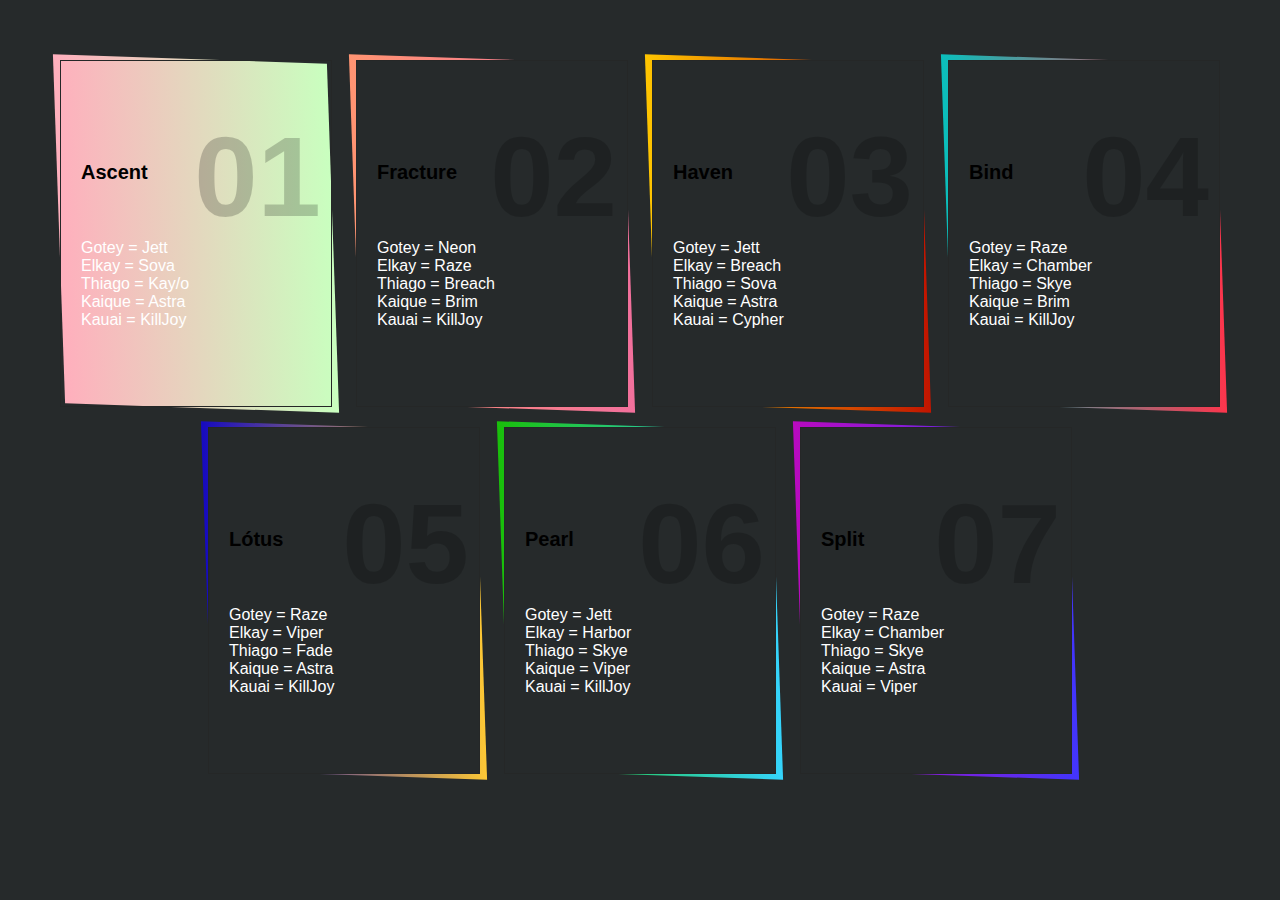
==== index.html @ b2300db7 "att" ====
<!DOCTYPE html>
<html lang="pt-br">
<head>
    <meta charset="UTF-8">
    <meta name="viewport" content="width=device-width, initial-scale=1.0">
    <link rel="stylesheet" href="style.css">
    <link rel="shortcut icon" href="sonopelo.jpeg" type="image/x-icon">
    <title>NoCap E-Sports</title>
</head>
<body>
    <ul class="tilesWrap">
        <li class="ascent">
            <h2>01</h2>
            <h3>Ascent</h3>
            <p>
                Gotey = Jett <br>
                Elkay = Sova <br>
                Thiago = Kay/o <br>
                Kaique = Astra <br>
                Kauai = KillJoy <br>
            </p>
        </li>
        <li class="fracture">
            <h2>02</h2>
            <h3>Fracture</h3>
            <p>
                Gotey = Neon <br>
                Elkay = Raze <br>
                Thiago = Breach <br>
                Kaique = Brim <br>
                Kauai = KillJoy <br>
            </p>
        </li>
        <li class="haven">
            <h2>03</h2>
            <h3>Haven</h3>
            <p>
                Gotey = Jett <br>
                Elkay = Breach <br>
                Thiago = Sova <br>
                Kaique = Astra <br>
                Kauai = Cypher <br>
            </p>
        </li>
        <li class="bind">
            <h2>04</h2>
            <h3>Bind</h3>
            <p>
                Gotey = Raze <br>
                Elkay = Chamber <br>
                Thiago = Skye <br>
                Kaique = Brim <br>
                Kauai = KillJoy <br>
            </p>
        </li>
        <li class="lotus">
            <h2>05</h2>
            <h3>Lótus</h3>
            <p>
                Gotey = Raze <br>
                Elkay = Viper <br>
                Thiago = Fade <br>
                Kaique = Astra <br>
                Kauai = KillJoy <br>
            </p>
        </li>
        <li class="pearl">
            <h2>06</h2>
            <h3>Pearl</h3>
            <p>
                Gotey = Jett <br>
                Elkay = Harbor <br>
                Thiago = Skye <br>
                Kaique = Viper <br>
                Kauai = KillJoy <br>
            </p>
        </li>
        <li class="split">
            <h2>07</h2>
            <h3>Split</h3>
            <p>
                Gotey = Raze <br>
                Elkay = Chamber <br>
                Thiago = Skye <br>
                Kaique = Astra <br>
                Kauai = Viper <br>
            </p>
        </li>
    </ul>
</body>
</html>
---- style.css ----
@charset "UTF-8";

body {
	background: #262a2b;
}

.tilesWrap {
	padding: 0;
	margin: 50px auto;
	list-style: none;
	text-align: center;
}
.tilesWrap li.ascent {
	display: inline-block;
	width: 20%;
	min-width: 200px;
	max-width: 230px;
	padding: 80px 20px 40px;
	position: relative;
	vertical-align: top;
	margin: 10px;
	font-family: 'helvetica', san-serif;
	min-height: 25vh;
	background: url(ascent.jpg) no-repeat center center;
	background-size: cover;
	border: 1px solid #252727;
	text-align: left;
}
.tilesWrap li.fracture {
	display: inline-block;
	width: 20%;
	min-width: 200px;
	max-width: 230px;
	padding: 80px 20px 40px;
	position: relative;
	vertical-align: top;
	margin: 10px;
	font-family: 'helvetica', san-serif;
	min-height: 25vh;
	background: #262a2b;
	border: 1px solid #252727;
	text-align: left;
}
.tilesWrap li.haven {
	display: inline-block;
	width: 20%;
	min-width: 200px;
	max-width: 230px;
	padding: 80px 20px 40px;
	position: relative;
	vertical-align: top;
	margin: 10px;
	font-family: 'helvetica', san-serif;
	min-height: 25vh;
	background: #262a2b;
	border: 1px solid #252727;
	text-align: left;
}
.tilesWrap li.bind {
	display: inline-block;
	width: 20%;
	min-width: 200px;
	max-width: 230px;
	padding: 80px 20px 40px;
	position: relative;
	vertical-align: top;
	margin: 10px;
	font-family: 'helvetica', san-serif;
	min-height: 25vh;
	background: #262a2b;
	border: 1px solid #252727;
	text-align: left;
}
.tilesWrap li.lotus {
	display: inline-block;
	width: 20%;
	min-width: 200px;
	max-width: 230px;
	padding: 80px 20px 40px;
	position: relative;
	vertical-align: top;
	margin: 10px;
	font-family: 'helvetica', san-serif;
	min-height: 25vh;
	background: #262a2b;
	border: 1px solid #252727;
	text-align: left;
}
.tilesWrap li.pearl {
	display: inline-block;
	width: 20%;
	min-width: 200px;
	max-width: 230px;
	padding: 80px 20px 40px;
	position: relative;
	vertical-align: top;
	margin: 10px;
	font-family: 'helvetica', san-serif;
	min-height: 25vh;
	background: #262a2b;
	border: 1px solid #252727;
	text-align: left;
}
.tilesWrap li.split {
	display: inline-block;
	width: 20%;
	min-width: 200px;
	max-width: 230px;
	padding: 80px 20px 40px;
	position: relative;
	vertical-align: top;
	margin: 10px;
	font-family: 'helvetica', san-serif;
	min-height: 25vh;
	background: #262a2b;
	border: 1px solid #252727;
	text-align: left;
}

.tilesWrap li h2 {
	font-size: 114px;
	margin: 0;
	position: absolute;
	opacity: 0.2;
	top: 50px;
	right: 10px;
	transition: all 0.3s ease-in-out;
}
.tilesWrap li h3 {
	font-size: 20px;
	color: black;
	margin-bottom: 5px;
}
.tilesWrap li p {
	font-size: 16px;
	line-height: 18px;
	color: rgb(255, 255, 255);
	margin-top: 55px;
}

.tilesWrap li:hover h2 {
	top: 0px;
	opacity: 0.6;
}

.tilesWrap li:before {
	content: '';
	position: absolute;
	top: -2px;
	left: -2px;
	right: -2px;
	bottom: -2px;
	z-index: -1;
	background: #fff;
	transform: skew(2deg, 2deg);
}
.tilesWrap li.ascent:after {
	content: '';
	position: absolute;
	width: 40%;
	height: 100%;
	left: 0;
	top: 0;
}
.tilesWrap li:nth-child(1):before {
	background: #C9FFBF;
background: -webkit-linear-gradient(to right, #FFAFBD, #C9FFBF);
background: linear-gradient(to right, #FFAFBD, #C9FFBF);
}
.tilesWrap li:nth-child(2):before {
	background: #f2709c;
background: -webkit-linear-gradient(to right, #ff9472, #f2709c);
background: linear-gradient(to right, #ff9472, #f2709c);
}
.tilesWrap li:nth-child(3):before {
	background: #c21500;
background: -webkit-linear-gradient(to right, #ffc500, #c21500);
background: linear-gradient(to right, #ffc500, #c21500);
}
.tilesWrap li:nth-child(4):before {
	background: #FC354C;
background: -webkit-linear-gradient(to right, #0ABFBC, #FC354C);
background: linear-gradient(to right, #0ABFBC, #FC354C);
}
.tilesWrap li:nth-child(5):before {
	background: #fc3592;
background: -webkit-linear-gradient(to right, #0ABFBC, #9c35fc);
background: linear-gradient(to right, #160abf, #fcc735);
}
.tilesWrap li:nth-child(6):before {
	background: #FC354C;
background: -webkit-linear-gradient(to right, #0ABFBC, #FC354C);
background: linear-gradient(to right, #19bf0a, #35d4fc);
}
.tilesWrap li:nth-child(7):before {
	background: #FC354C;
background: -webkit-linear-gradient(to right, #0ABFBC, #FC354C);
background: linear-gradient(to right, #b90abf, #4235fc);
}
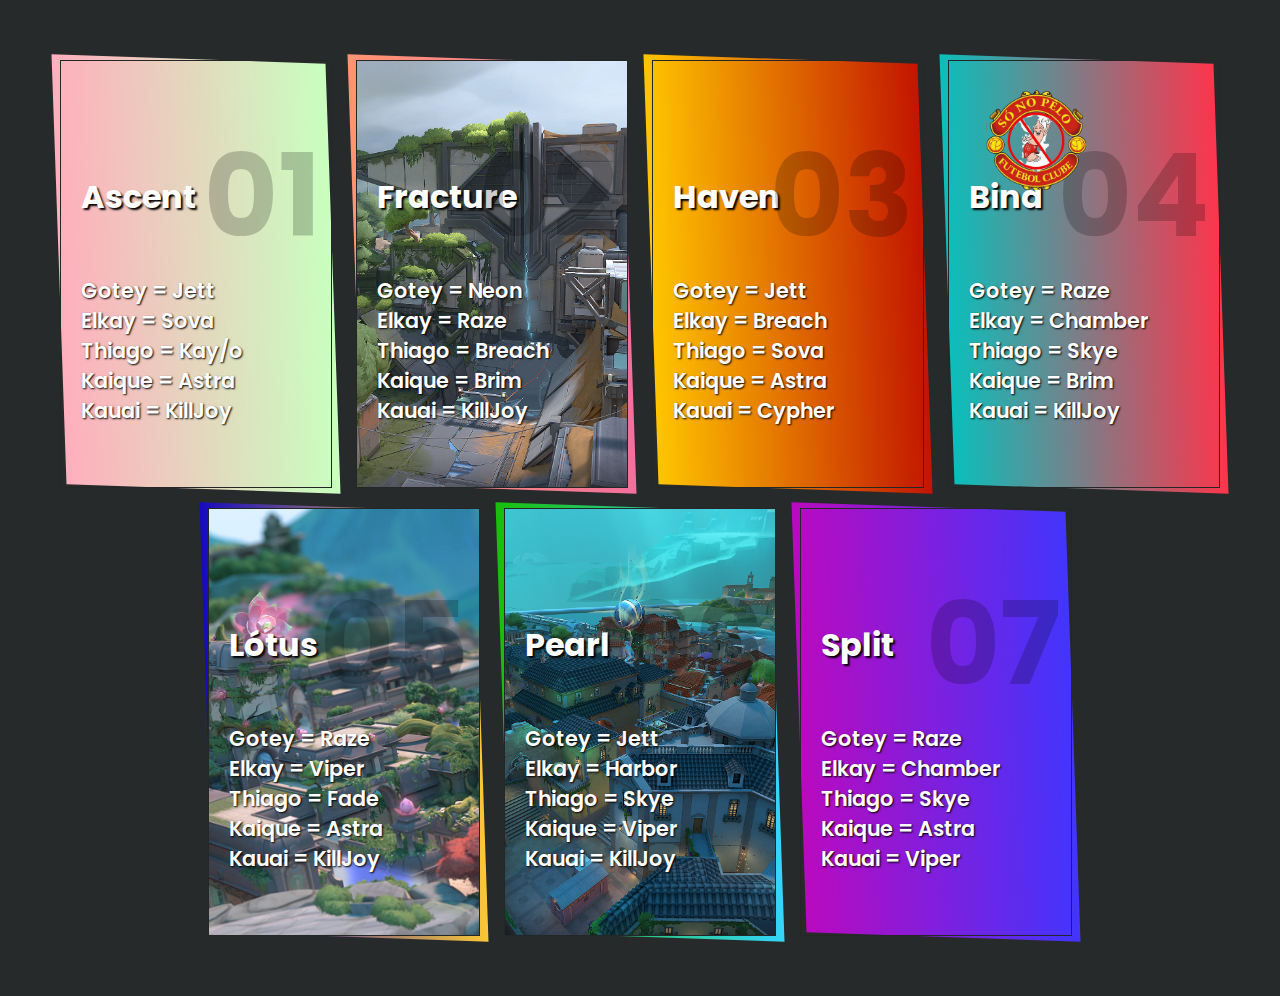
==== commit 6d5363d0: "att" ====
--- a/index.html
+++ b/index.html
@@ -87,5 +87,6 @@
             </p>
         </li>
     </ul>
+    <img src="imagens/sonopelo.png" alt="">
 </body>
 </html>
--- a/style.css
+++ b/style.css
@@ -1,7 +1,18 @@
 @charset "UTF-8";
+
+@import url('https://fonts.googleapis.com/css2?family=Poppins:wght@400;500;600&display=swap');
 
 body {
 	background: #262a2b;
+	font-family: 'Poppins', sans-serif;
+	font-weight: 600;
+}
+
+img {
+	position: absolute;
+	top: 10%;
+	left: 77%;
+	height: 100px;
 }
 
 .tilesWrap {
@@ -19,9 +30,8 @@
 	position: relative;
 	vertical-align: top;
 	margin: 10px;
-	font-family: 'helvetica', san-serif;
-	min-height: 25vh;
-	background: url(ascent.jpg) no-repeat center center;
+	min-height: 25vh;
+	background: url(./imagens/ascent.jpg) no-repeat center center;
 	background-size: cover;
 	border: 1px solid #252727;
 	text-align: left;
@@ -35,9 +45,9 @@
 	position: relative;
 	vertical-align: top;
 	margin: 10px;
-	font-family: 'helvetica', san-serif;
-	min-height: 25vh;
-	background: #262a2b;
+	min-height: 25vh;
+	background: url(imagens/fracture.jpg) no-repeat center center;
+	background-size: 310%;
 	border: 1px solid #252727;
 	text-align: left;
 }
@@ -50,9 +60,9 @@
 	position: relative;
 	vertical-align: top;
 	margin: 10px;
-	font-family: 'helvetica', san-serif;
-	min-height: 25vh;
-	background: #262a2b;
+	min-height: 25vh;
+	background: url(imagens/haven.jpg) no-repeat center center;
+	background-size: 300%;
 	border: 1px solid #252727;
 	text-align: left;
 }
@@ -65,9 +75,9 @@
 	position: relative;
 	vertical-align: top;
 	margin: 10px;
-	font-family: 'helvetica', san-serif;
-	min-height: 25vh;
-	background: #262a2b;
+	min-height: 25vh;
+	background: url(imagens/bind.jpg) no-repeat center center;
+	background-size: 300%;
 	border: 1px solid #252727;
 	text-align: left;
 }
@@ -80,9 +90,9 @@
 	position: relative;
 	vertical-align: top;
 	margin: 10px;
-	font-family: 'helvetica', san-serif;
-	min-height: 25vh;
-	background: #262a2b;
+	min-height: 25vh;
+	background: url(imagens/lotus.jpg) no-repeat center center;
+	background-size: 400%;
 	border: 1px solid #252727;
 	text-align: left;
 }
@@ -95,9 +105,9 @@
 	position: relative;
 	vertical-align: top;
 	margin: 10px;
-	font-family: 'helvetica', san-serif;
-	min-height: 25vh;
-	background: #262a2b;
+	min-height: 25vh;
+	background: url(imagens/pearl.jpg) no-repeat center center;
+	background-size: 310%;
 	border: 1px solid #252727;
 	text-align: left;
 }
@@ -110,9 +120,9 @@
 	position: relative;
 	vertical-align: top;
 	margin: 10px;
-	font-family: 'helvetica', san-serif;
-	min-height: 25vh;
-	background: #262a2b;
+	min-height: 25vh;
+	background: url(imagens/split.jpg) no-repeat center center;
+	background-size: cover;
 	border: 1px solid #252727;
 	text-align: left;
 }
@@ -127,20 +137,24 @@
 	transition: all 0.3s ease-in-out;
 }
 .tilesWrap li h3 {
-	font-size: 20px;
-	color: black;
+	font-size: 2em;
+	color: white;
 	margin-bottom: 5px;
+	text-shadow: 2px 2px 2px rgb(0, 0, 0);
 }
 .tilesWrap li p {
-	font-size: 16px;
-	line-height: 18px;
+	font-size: 1.3em;
+	line-height: 30px;
 	color: rgb(255, 255, 255);
 	margin-top: 55px;
+	text-shadow: 1px 1px 2px rgb(0, 0, 0);
 }
 
 .tilesWrap li:hover h2 {
 	top: 0px;
-	opacity: 0.6;
+	opacity: 1;
+	color: #ffffff;
+	text-shadow: 2px 2px 5px black;
 }
 
 .tilesWrap li:before {
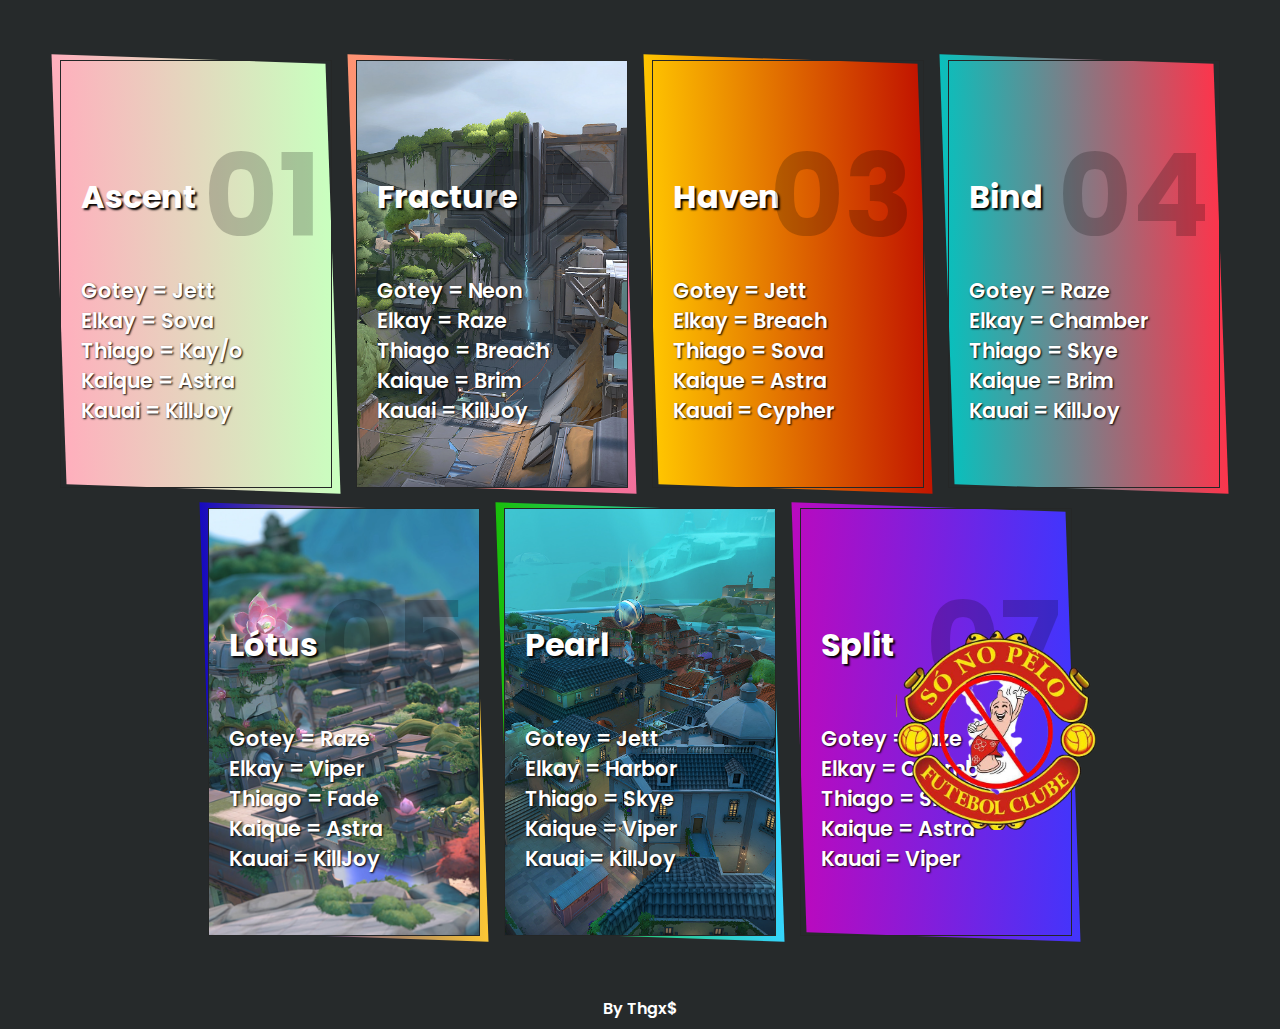
==== commit dddfe867: "att" ====
--- a/index.html
+++ b/index.html
@@ -88,5 +88,6 @@
         </li>
     </ul>
     <img src="imagens/sonopelo.png" alt="">
+    <footer>By <a href="https://www.instagram.com/th_ntc/">Thgx$</a></footer>
 </body>
 </html>
--- a/style.css
+++ b/style.css
@@ -13,6 +13,20 @@
 	top: 10%;
 	left: 77%;
 	height: 100px;
+}
+
+footer {
+	text-align: center;
+	color: white;
+}
+
+footer a {
+	color: white;
+	text-decoration: none;
+}
+
+footer a:hover {
+	text-decoration: underline;
 }
 
 .tilesWrap {
@@ -210,4 +224,13 @@
 	background: #FC354C;
 background: -webkit-linear-gradient(to right, #0ABFBC, #FC354C);
 background: linear-gradient(to right, #b90abf, #4235fc);
+}
+
+@media screen and (max-width: 2560px) {
+	img {
+		top: 70%;
+		left: 70%;
+
+		height: 200px;
+	}
 }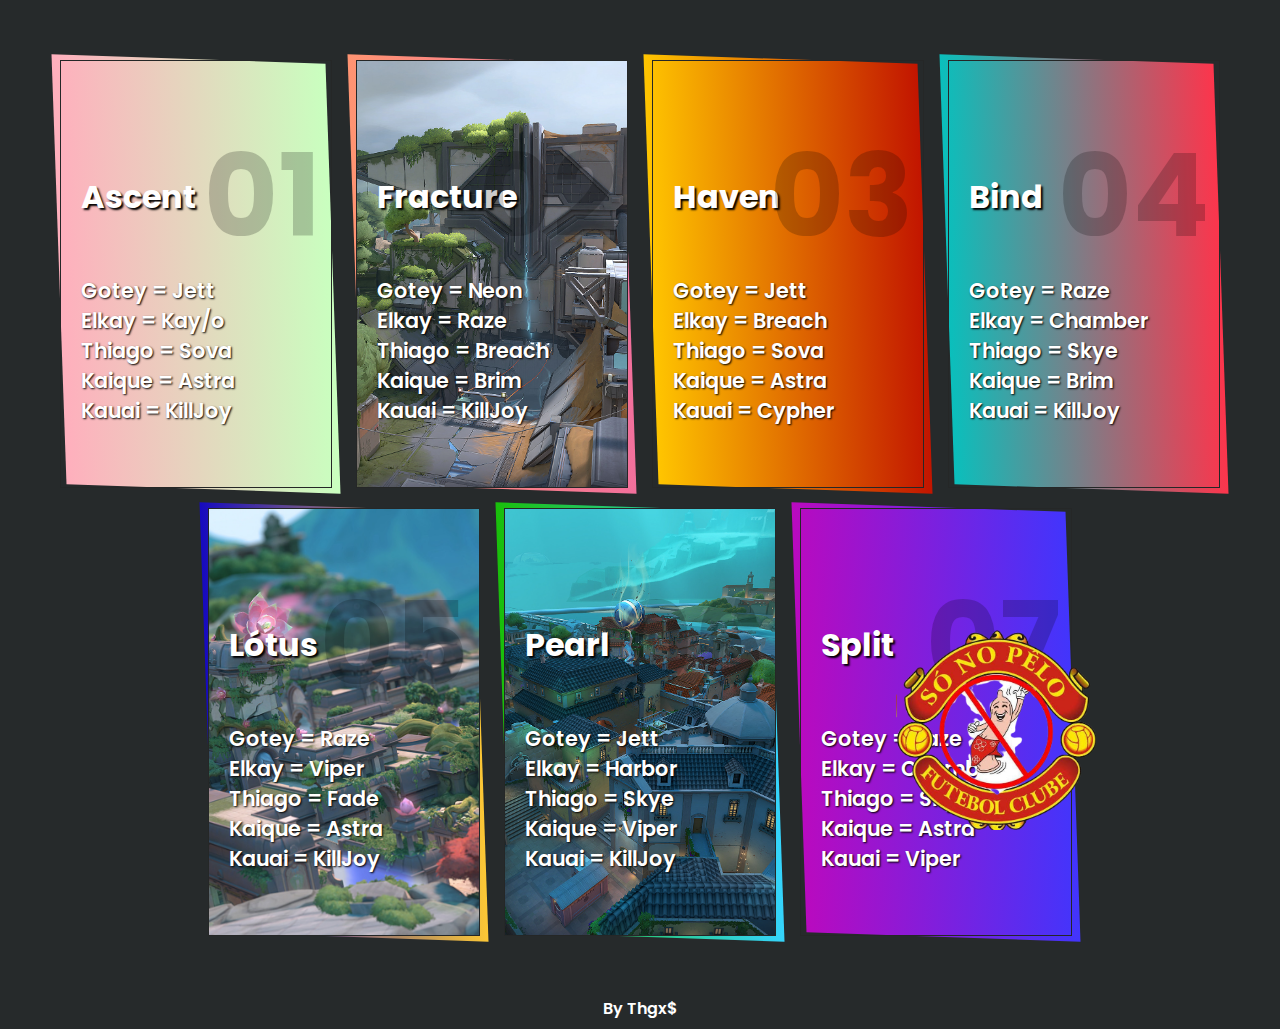
==== commit 1527327b: "Update index.html" ====
--- a/index.html
+++ b/index.html
@@ -14,8 +14,8 @@
             <h3>Ascent</h3>
             <p>
                 Gotey = Jett <br>
-                Elkay = Sova <br>
-                Thiago = Kay/o <br>
+                Elkay = Kay/o <br>
+                Thiago = Sova <br>
                 Kaique = Astra <br>
                 Kauai = KillJoy <br>
             </p>
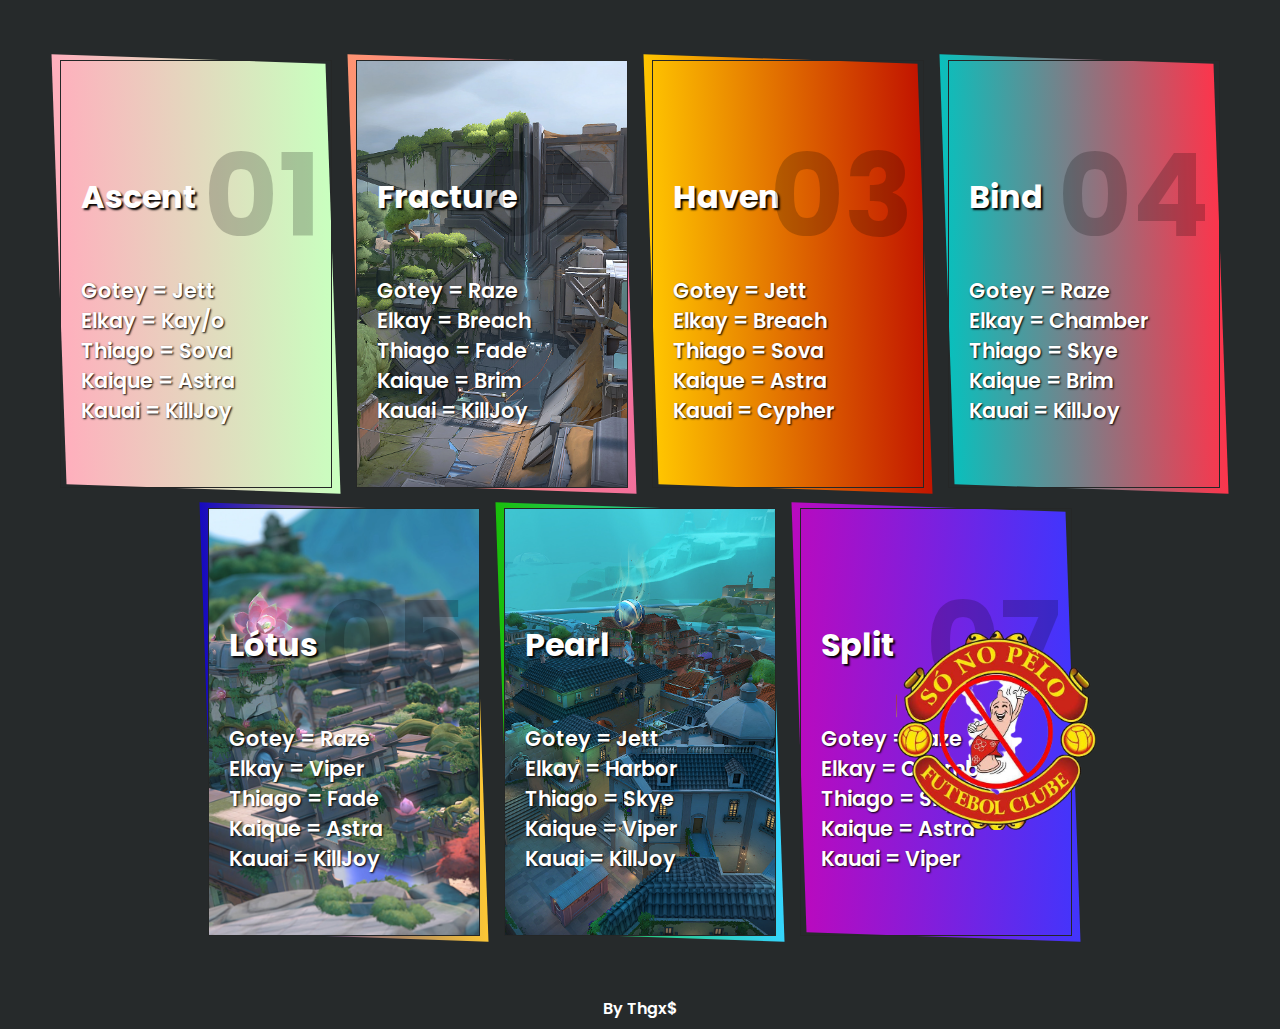
==== commit ae0a7723: "Update index.html" ====
--- a/index.html
+++ b/index.html
@@ -24,9 +24,9 @@
             <h2>02</h2>
             <h3>Fracture</h3>
             <p>
-                Gotey = Neon <br>
-                Elkay = Raze <br>
-                Thiago = Breach <br>
+                Gotey = Raze <br>
+                Elkay = Breach <br>
+                Thiago = Fade <br>
                 Kaique = Brim <br>
                 Kauai = KillJoy <br>
             </p>
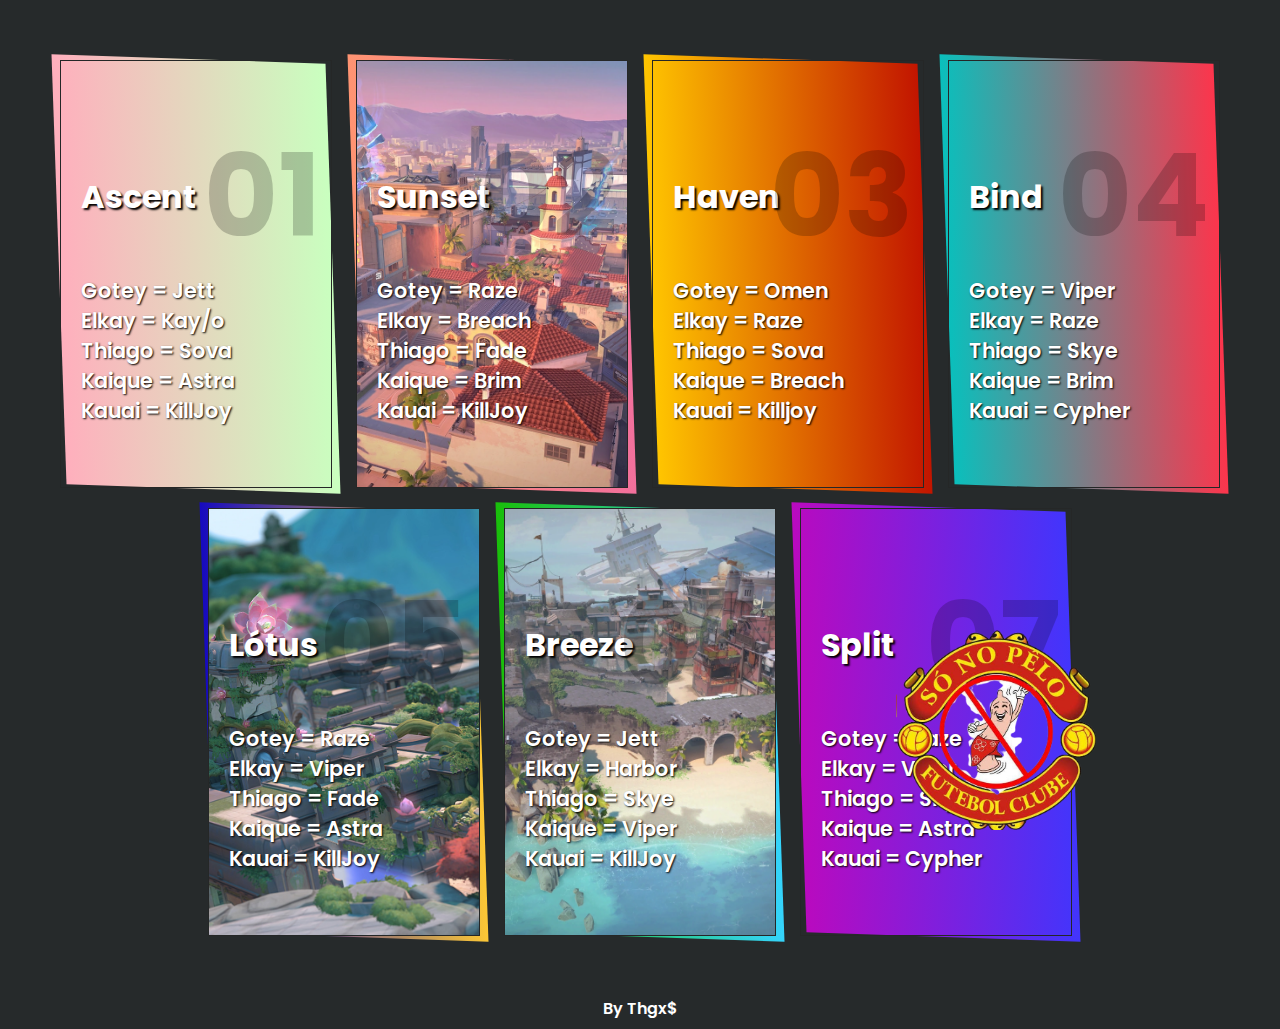
==== commit 490ddcad: "att" ====
--- a/index.html
+++ b/index.html
@@ -20,9 +20,9 @@
                 Kauai = KillJoy <br>
             </p>
         </li>
-        <li class="fracture">
+        <li class="sunset">
             <h2>02</h2>
-            <h3>Fracture</h3>
+            <h3>Sunset</h3>
             <p>
                 Gotey = Raze <br>
                 Elkay = Breach <br>
@@ -35,22 +35,22 @@
             <h2>03</h2>
             <h3>Haven</h3>
             <p>
-                Gotey = Jett <br>
-                Elkay = Breach <br>
+                Gotey = Omen <br>
+                Elkay = Raze <br>
                 Thiago = Sova <br>
-                Kaique = Astra <br>
-                Kauai = Cypher <br>
+                Kaique = Breach <br>
+                Kauai = Killjoy <br>
             </p>
         </li>
         <li class="bind">
             <h2>04</h2>
             <h3>Bind</h3>
             <p>
-                Gotey = Raze <br>
-                Elkay = Chamber <br>
+                Gotey = Viper <br>
+                Elkay = Raze <br>
                 Thiago = Skye <br>
                 Kaique = Brim <br>
-                Kauai = KillJoy <br>
+                Kauai = Cypher <br>
             </p>
         </li>
         <li class="lotus">
@@ -64,9 +64,9 @@
                 Kauai = KillJoy <br>
             </p>
         </li>
-        <li class="pearl">
+        <li class="breeze">
             <h2>06</h2>
-            <h3>Pearl</h3>
+            <h3>Breeze</h3>
             <p>
                 Gotey = Jett <br>
                 Elkay = Harbor <br>
@@ -80,10 +80,10 @@
             <h3>Split</h3>
             <p>
                 Gotey = Raze <br>
-                Elkay = Chamber <br>
+                Elkay = Viper <br>
                 Thiago = Skye <br>
                 Kaique = Astra <br>
-                Kauai = Viper <br>
+                Kauai = Cypher <br>
             </p>
         </li>
     </ul>
--- a/style.css
+++ b/style.css
@@ -50,17 +50,17 @@
 	border: 1px solid #252727;
 	text-align: left;
 }
-.tilesWrap li.fracture {
-	display: inline-block;
-	width: 20%;
-	min-width: 200px;
-	max-width: 230px;
-	padding: 80px 20px 40px;
-	position: relative;
-	vertical-align: top;
-	margin: 10px;
-	min-height: 25vh;
-	background: url(imagens/fracture.jpg) no-repeat center center;
+.tilesWrap li.sunset {
+	display: inline-block;
+	width: 20%;
+	min-width: 200px;
+	max-width: 230px;
+	padding: 80px 20px 40px;
+	position: relative;
+	vertical-align: top;
+	margin: 10px;
+	min-height: 25vh;
+	background: url(imagens/sunset-map.webp) no-repeat center center;
 	background-size: 310%;
 	border: 1px solid #252727;
 	text-align: left;
@@ -110,17 +110,17 @@
 	border: 1px solid #252727;
 	text-align: left;
 }
-.tilesWrap li.pearl {
-	display: inline-block;
-	width: 20%;
-	min-width: 200px;
-	max-width: 230px;
-	padding: 80px 20px 40px;
-	position: relative;
-	vertical-align: top;
-	margin: 10px;
-	min-height: 25vh;
-	background: url(imagens/pearl.jpg) no-repeat center center;
+.tilesWrap li.breeze {
+	display: inline-block;
+	width: 20%;
+	min-width: 200px;
+	max-width: 230px;
+	padding: 80px 20px 40px;
+	position: relative;
+	vertical-align: top;
+	margin: 10px;
+	min-height: 25vh;
+	background: url(imagens/breeze-map.webp) no-repeat center center;
 	background-size: 310%;
 	border: 1px solid #252727;
 	text-align: left;
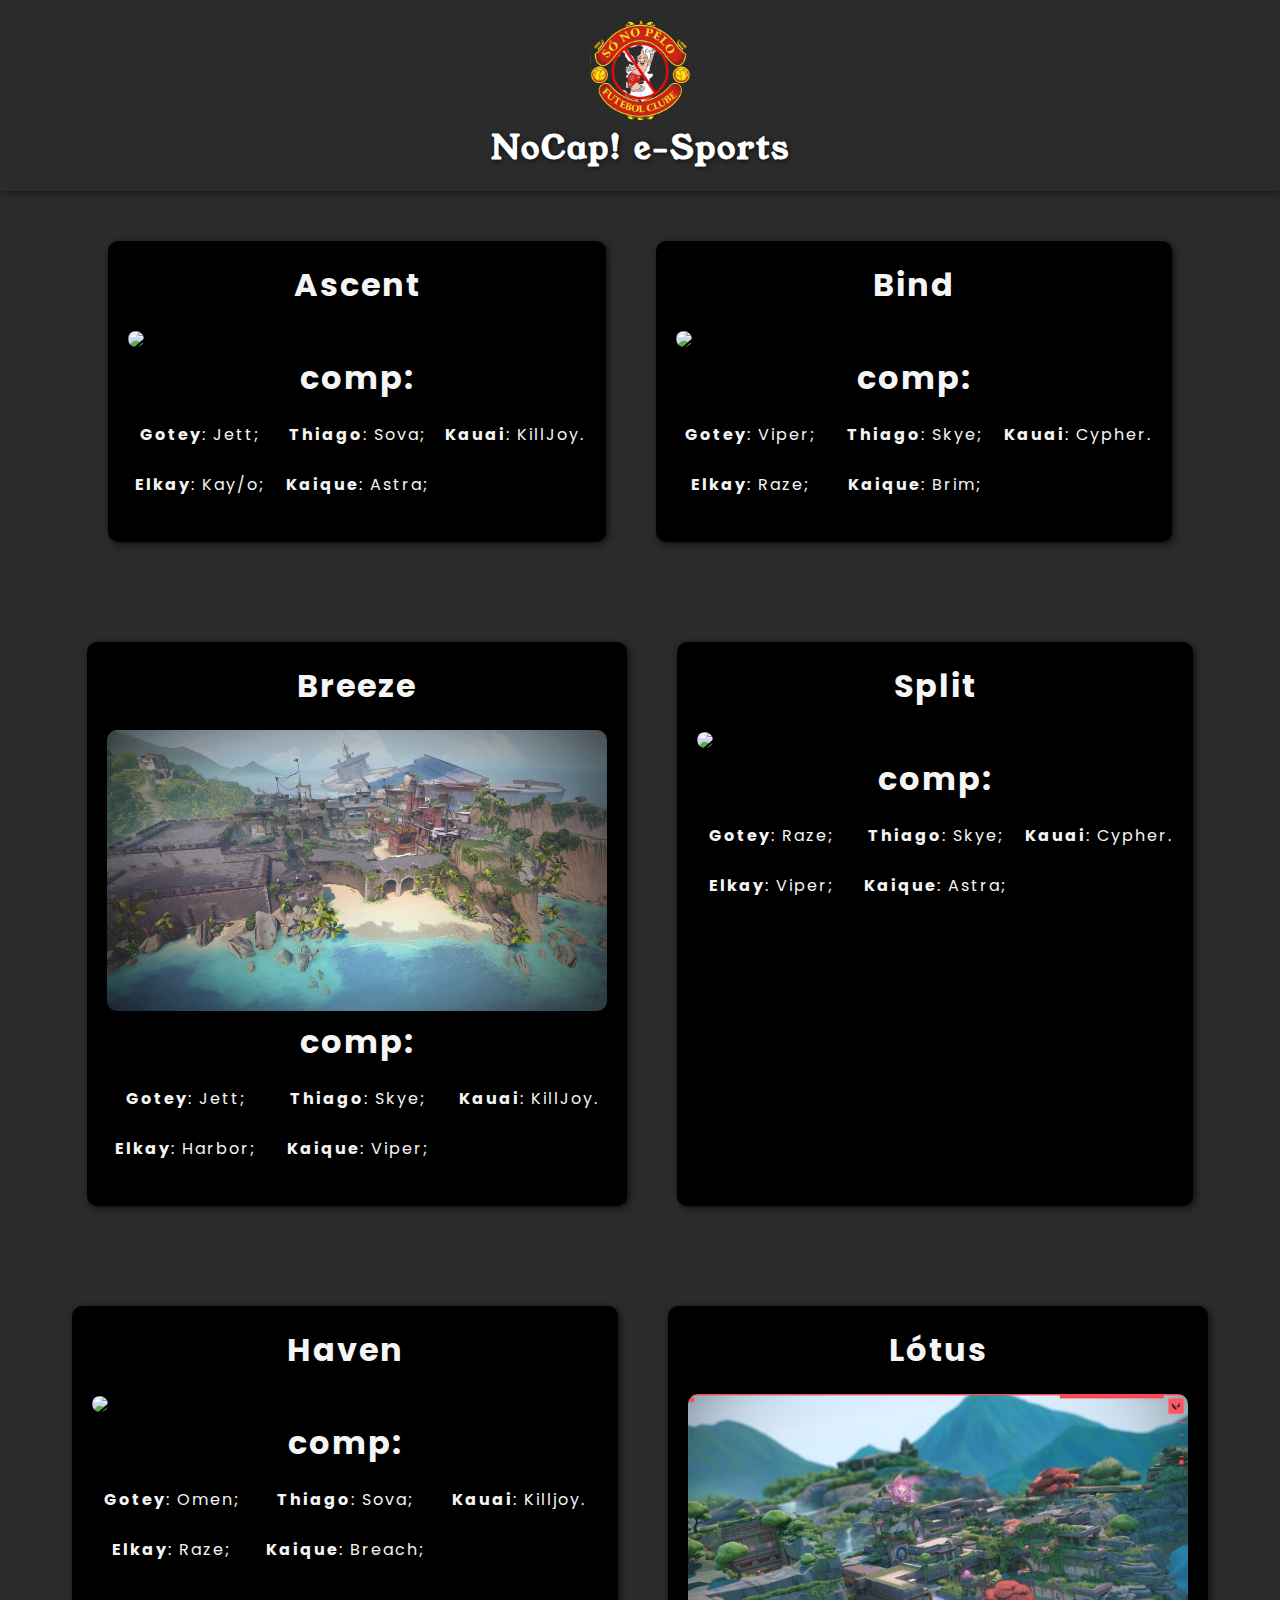
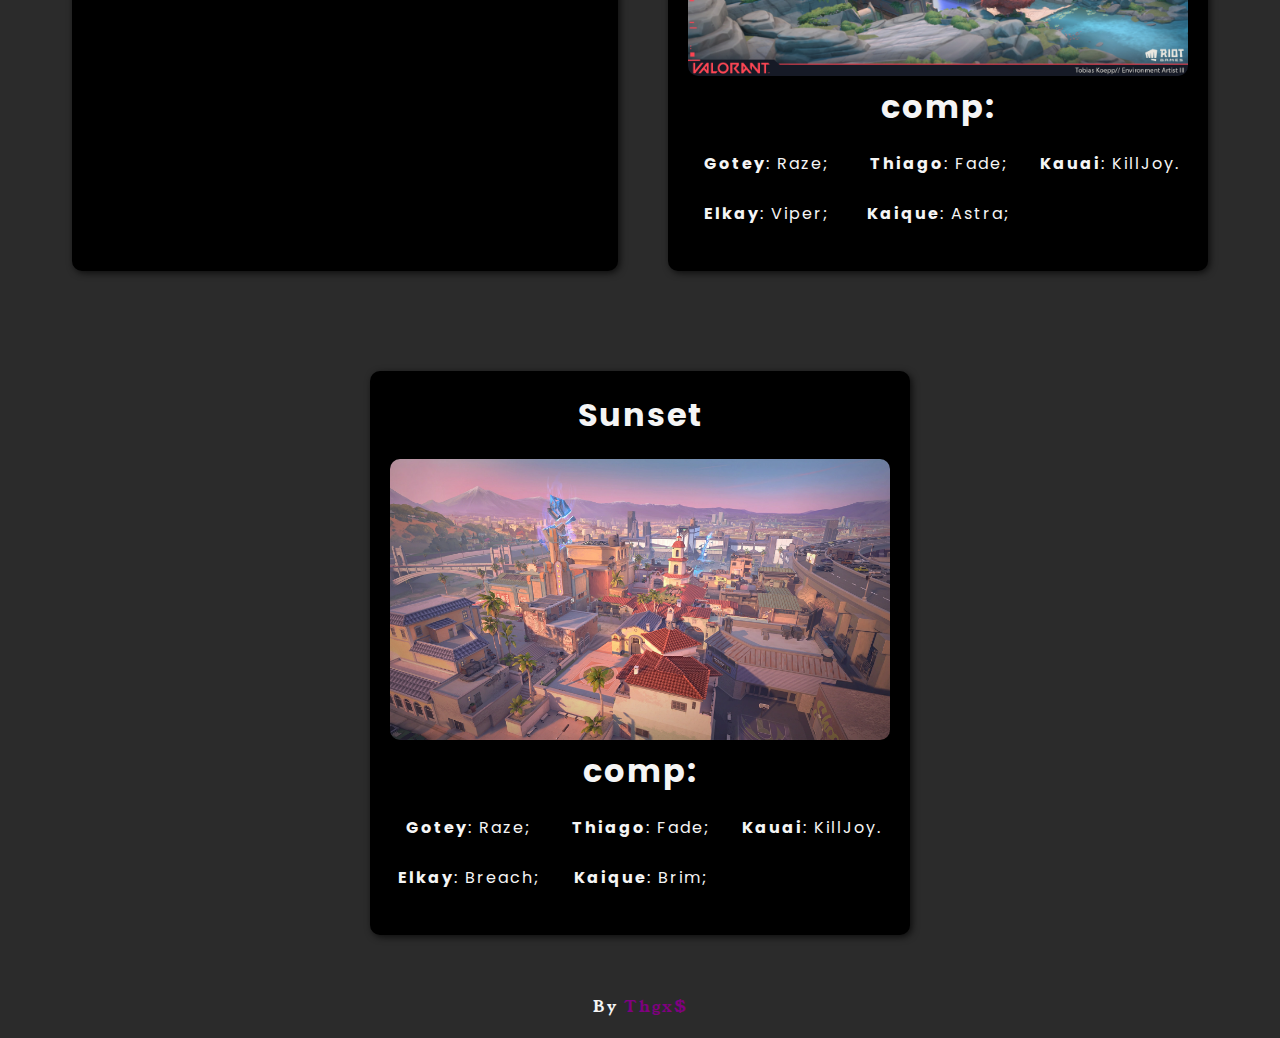
==== commit ea0c177c: "att" ====
--- a/index.html
+++ b/index.html
@@ -3,91 +3,158 @@
 <head>
     <meta charset="UTF-8">
     <meta name="viewport" content="width=device-width, initial-scale=1.0">
-    <link rel="stylesheet" href="style.css">
-    <link rel="shortcut icon" href="sonopelo.jpeg" type="image/x-icon">
-    <title>NoCap E-Sports</title>
+    <link rel="stylesheet" href="teste1/style.css">
+    <title>NoCap e-Sports</title>
 </head>
 <body>
-    <ul class="tilesWrap">
-        <li class="ascent">
-            <h2>01</h2>
-            <h3>Ascent</h3>
-            <p>
-                Gotey = Jett <br>
-                Elkay = Kay/o <br>
-                Thiago = Sova <br>
-                Kaique = Astra <br>
-                Kauai = KillJoy <br>
-            </p>
-        </li>
-        <li class="sunset">
-            <h2>02</h2>
-            <h3>Sunset</h3>
-            <p>
-                Gotey = Raze <br>
-                Elkay = Breach <br>
-                Thiago = Fade <br>
-                Kaique = Brim <br>
-                Kauai = KillJoy <br>
-            </p>
-        </li>
-        <li class="haven">
-            <h2>03</h2>
-            <h3>Haven</h3>
-            <p>
-                Gotey = Omen <br>
-                Elkay = Raze <br>
-                Thiago = Sova <br>
-                Kaique = Breach <br>
-                Kauai = Killjoy <br>
-            </p>
-        </li>
-        <li class="bind">
-            <h2>04</h2>
-            <h3>Bind</h3>
-            <p>
-                Gotey = Viper <br>
-                Elkay = Raze <br>
-                Thiago = Skye <br>
-                Kaique = Brim <br>
-                Kauai = Cypher <br>
-            </p>
-        </li>
-        <li class="lotus">
-            <h2>05</h2>
-            <h3>Lótus</h3>
-            <p>
-                Gotey = Raze <br>
-                Elkay = Viper <br>
-                Thiago = Fade <br>
-                Kaique = Astra <br>
-                Kauai = KillJoy <br>
-            </p>
-        </li>
-        <li class="breeze">
-            <h2>06</h2>
-            <h3>Breeze</h3>
-            <p>
-                Gotey = Jett <br>
-                Elkay = Harbor <br>
-                Thiago = Skye <br>
-                Kaique = Viper <br>
-                Kauai = KillJoy <br>
-            </p>
-        </li>
-        <li class="split">
-            <h2>07</h2>
-            <h3>Split</h3>
-            <p>
-                Gotey = Raze <br>
-                Elkay = Viper <br>
-                Thiago = Skye <br>
-                Kaique = Astra <br>
-                Kauai = Cypher <br>
-            </p>
-        </li>
-    </ul>
-    <img src="imagens/sonopelo.png" alt="">
-    <footer>By <a href="https://www.instagram.com/th_ntc/">Thgx$</a></footer>
+    <header>
+        <div class="logo-text">
+            <img src="./teste1/imagens/sonopelo.png">
+            <h1>NoCap! e-Sports</h1>
+        </div>
+    </header>
+
+    <main>
+        <section id="cards">
+            <div class="card">
+                <div class="title">
+                    <h1>Ascent</h1>
+                </div>
+                <div class="img">
+                    <img src="./teste1/imagens/ascent.jpg">
+                </div>
+                <div id="text">
+                    <h1>comp: </h1>
+                    <div class="name">
+                        <p><strong>Gotey</strong>: Jett;</p><br>
+                        <p><strong>Elkay</strong>: Kay/o;</p><br>
+                        <p><strong>Thiago</strong>: Sova;</p><br>
+                        <p><strong>Kaique</strong>: Astra;</p><br>
+                        <p><strong>Kauai</strong>: KillJoy.</p><br>
+                    </div>
+                </div>
+            </div>
+            
+            <div class="card">
+                <div class="title">
+                    <h1>Bind</h1>
+                </div>
+                <div class="img">
+                    <img src="./teste1/imagens/bind.jpg">
+                </div>
+                <div id="text">
+                    <h1>comp: </h1>
+                    <div class="name">
+                        <p><strong>Gotey</strong>: Viper;</p><br>
+                        <p><strong>Elkay</strong>: Raze;</p><br>
+                        <p><strong>Thiago</strong>: Skye;</p><br>
+                        <p><strong>Kaique</strong>: Brim;</p><br>
+                        <p><strong>Kauai</strong>: Cypher.</p><br>
+                    </div>
+                </div>
+            </div>
+
+            <div class="card">
+                <div class="title">
+                    <h1>Breeze</h1>
+                </div>
+                <div class="img">
+                    <img src="./teste1/imagens/breeze-map.webp">
+                </div>
+                <div id="text">
+                    <h1>comp: </h1>
+                    <div class="name">
+                        <p><strong>Gotey</strong>: Jett;</p><br>
+                        <p><strong>Elkay</strong>: Harbor;</p><br>
+                        <p><strong>Thiago</strong>: Skye;</p><br>
+                        <p><strong>Kaique</strong>: Viper;</p><br>
+                        <p><strong>Kauai</strong>: KillJoy.</p><br>
+                    </div>
+                </div>
+            </div>
+            
+            <div class="card">
+                <div class="title">
+                    <h1>Split</h1>
+                </div>
+                <div class="img">
+                    <img src="./teste1/imagens/split.jpg">
+                </div>
+                <div id="text">
+                    <h1>comp: </h1>
+                    <div class="name">
+                        <p><strong>Gotey</strong>: Raze;</p><br>
+                        <p><strong>Elkay</strong>: Viper;</p><br>
+                        <p><strong>Thiago</strong>: Skye;</p><br>
+                        <p><strong>Kaique</strong>: Astra;</p><br>
+                        <p><strong>Kauai</strong>: Cypher.</p><br>
+                    </div>
+                </div>
+            </div>
+            
+            <div class="card">
+                <div class="title">
+                    <h1>Haven</h1>
+                </div>
+                <div class="img">
+                    <img src="./teste1/imagens/haven.jpg">
+                </div>
+                <div id="text">
+                    <h1>comp: </h1>
+                    <div class="name">
+                        <p><strong>Gotey</strong>: Omen;</p><br>
+                        <p><strong>Elkay</strong>: Raze;</p><br>
+                        <p><strong>Thiago</strong>: Sova;</p><br>
+                        <p><strong>Kaique</strong>: Breach;</p><br>
+                        <p><strong>Kauai</strong>: Killjoy.</p><br>
+                    </div>
+                </div>
+            </div>
+            
+            <div class="card">
+                <div class="title">
+                    <h1>Lótus</h1>
+                </div>
+                <div class="img">
+                    <img src="./teste1/imagens/lotus.jpg">
+                </div>
+                <div id="text">
+                    <h1>comp: </h1>
+                    <div class="name">
+                        <p><strong>Gotey</strong>: Raze;</p><br>
+                        <p><strong>Elkay</strong>: Viper;</p><br>
+                        <p><strong>Thiago</strong>: Fade;</p><br>
+                        <p><strong>Kaique</strong>: Astra;</p><br>
+                        <p><strong>Kauai</strong>: KillJoy.</p><br>
+                    </div>
+                </div>
+            </div>
+            
+            <div class="card">
+                <div class="title">
+                    <h1>Sunset</h1>
+                </div>
+                <div class="img">
+                    <img src="./teste1/imagens/sunset-map.webp">
+                </div>
+                <div id="text">
+                    <h1>comp: </h1>
+                    <div class="name">
+                        <p><strong>Gotey</strong>: Raze;</p><br> 
+                        <p><strong>Elkay</strong>: Breach;</p><br>
+                        <p><strong>Thiago</strong>: Fade;</p><br>
+                        <p><strong>Kaique</strong>: Brim;</p><br>
+                        <p><strong>Kauai</strong>: KillJoy.</p><br>
+                    </div>
+                </div>
+            </div>
+        </section>
+    </main>
+
+    <footer>
+        <div class="footer-text">
+            <p>By <a href="https://www.instagram.com/th_ntc/">Thgx$</a></p>
+        </div>
+    </footer>
 </body>
-</html>
+</html>--- a/teste1/style.css
+++ b/teste1/style.css
@@ -0,0 +1,109 @@
+@charset "UTF-8";
+
+@import url('https://fonts.googleapis.com/css2?family=Poppins:wght@200;300;400;500;600;700;800;900&display=swap');
+
+
+@import url('https://fonts.googleapis.com/css2?family=Young+Serif&display=swap');
+
+* {
+    margin: 0;
+    padding: 0;
+    box-sizing: border-box;
+}
+body {
+    background-color: #2b2b2b;
+    font-family: 'Poppins', sans-serif;
+}
+
+header {
+    text-align: center;
+    font-family: 'Young Serif', sans-serif;
+    letter-spacing: 2px;
+
+    padding: 20px 0;
+
+    box-shadow: 2px 2px 7px rgba(0, 0, 0, 0.4);
+}
+
+header .logo-text img {
+    width: 100px;
+}
+
+header .logo-text h1 {
+    color: #fff;
+    text-shadow: 1px 1px 5px rgba(0, 0, 0, .7);
+}
+
+#cards img {
+    width: 500px;
+    border-radius: 10px;
+}
+
+#cards {
+    display: flex;
+    flex-flow: row wrap;
+    justify-content: center;
+    gap: 50px;
+}
+
+#cards .card {
+    background-color: #000000;
+    padding: 20px;
+    margin-top: 50px;
+
+    box-shadow: 2px 2px 7px rgba(0, 0, 0, 0.7);
+    border-radius: 10px;
+
+    cursor: pointer;
+    transition: transform .7s ease;
+}
+
+#cards .card:hover {
+    box-shadow: 5px 5px 7px rgba(0, 0, 0, 0.7); 
+    transform: scale(1.1);
+}
+
+#cards .card h1,p {
+    text-align: center;
+    color: whitesmoke;
+    letter-spacing: 2px;
+}
+
+#text .name {
+    column-count: 3;
+}
+
+#cards .card h1{
+    padding-bottom: 20px;
+}
+
+footer {
+    font-family: 'Young Serif', sans-serif;
+
+    margin-top: 40px;
+    padding: 20px;
+}
+
+.footer-text a {
+    text-decoration: none;
+    color: purple;
+}
+
+.footer-text a:hover {
+    text-decoration: underline;
+}
+
+@media only screen and (max-width: 768px) {
+    #cards .card {
+        width: 90%;
+    }
+
+    #cards .card img {
+        width: 100%;
+    }
+
+    #cards .card:hover {
+        box-shadow: 5px 5px 7px rgba(0, 0, 0, 0.7); 
+        transform: scale(1.05);
+    }
+}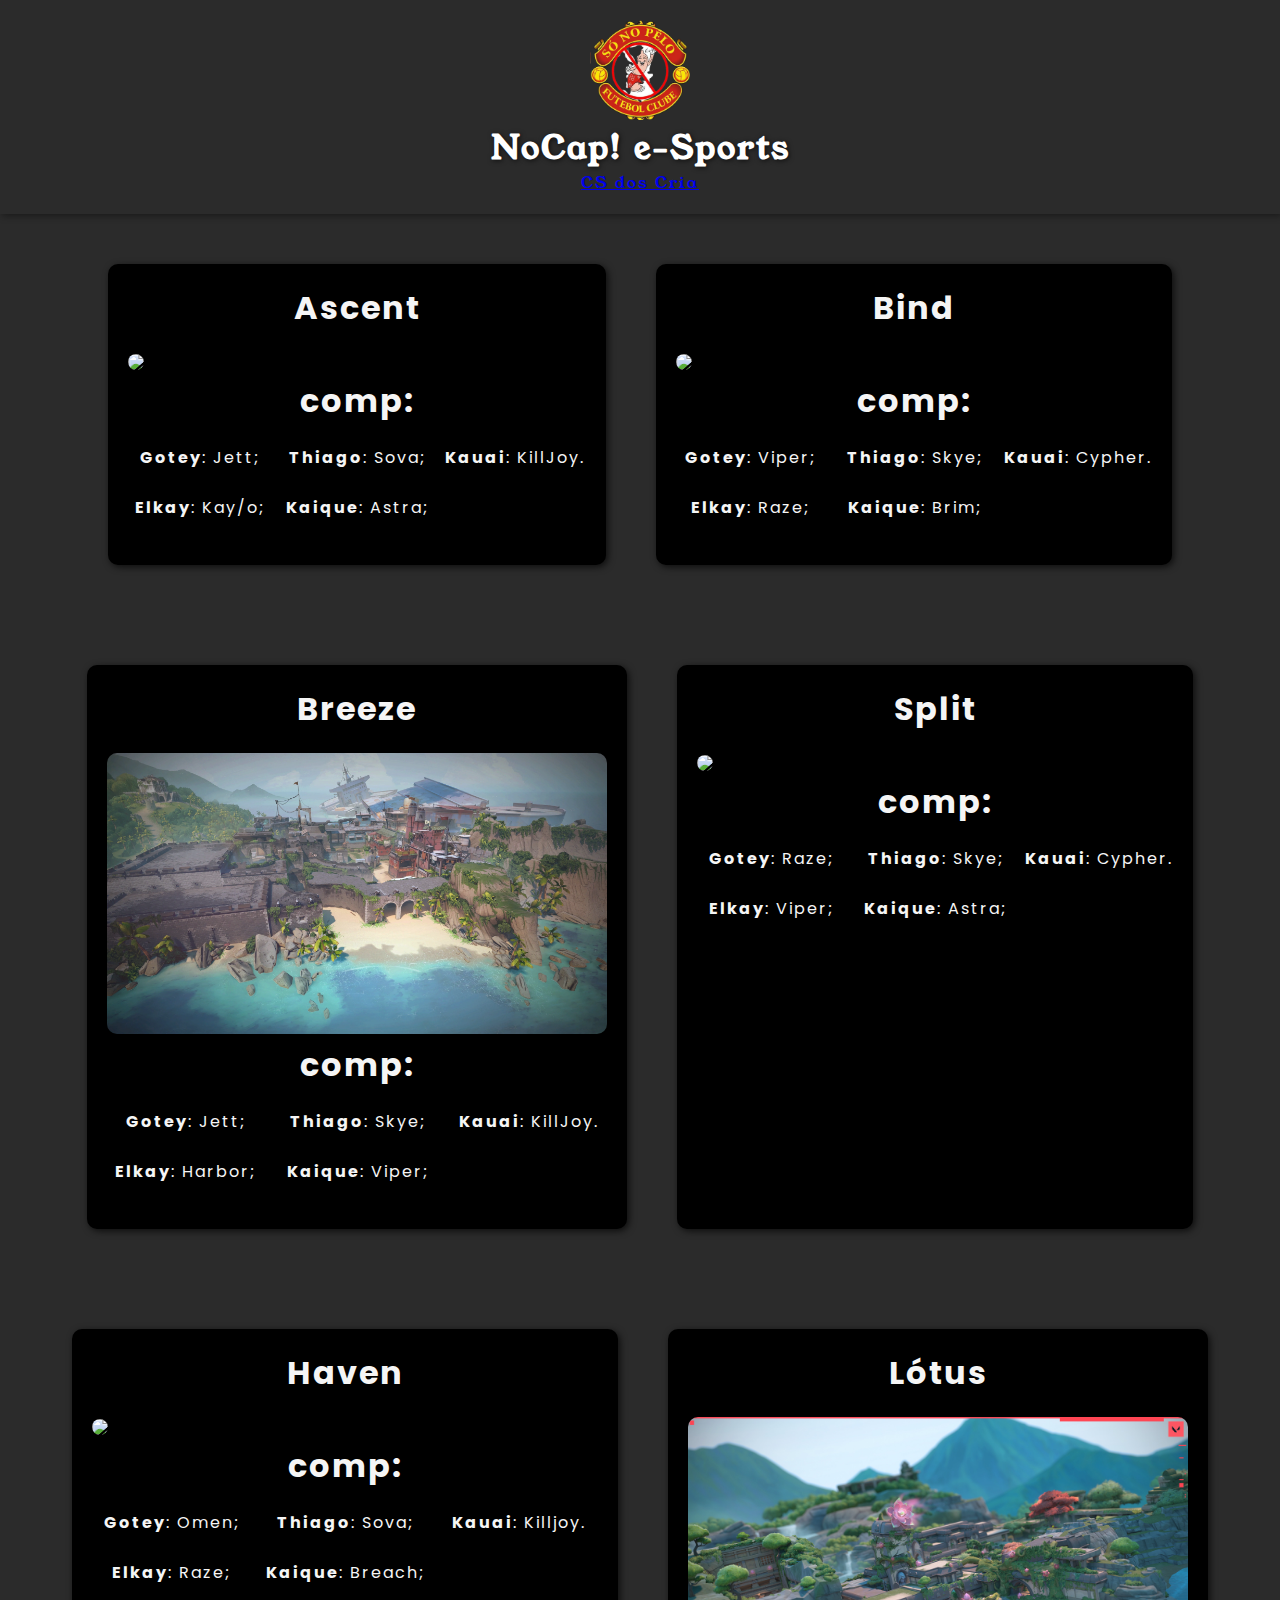
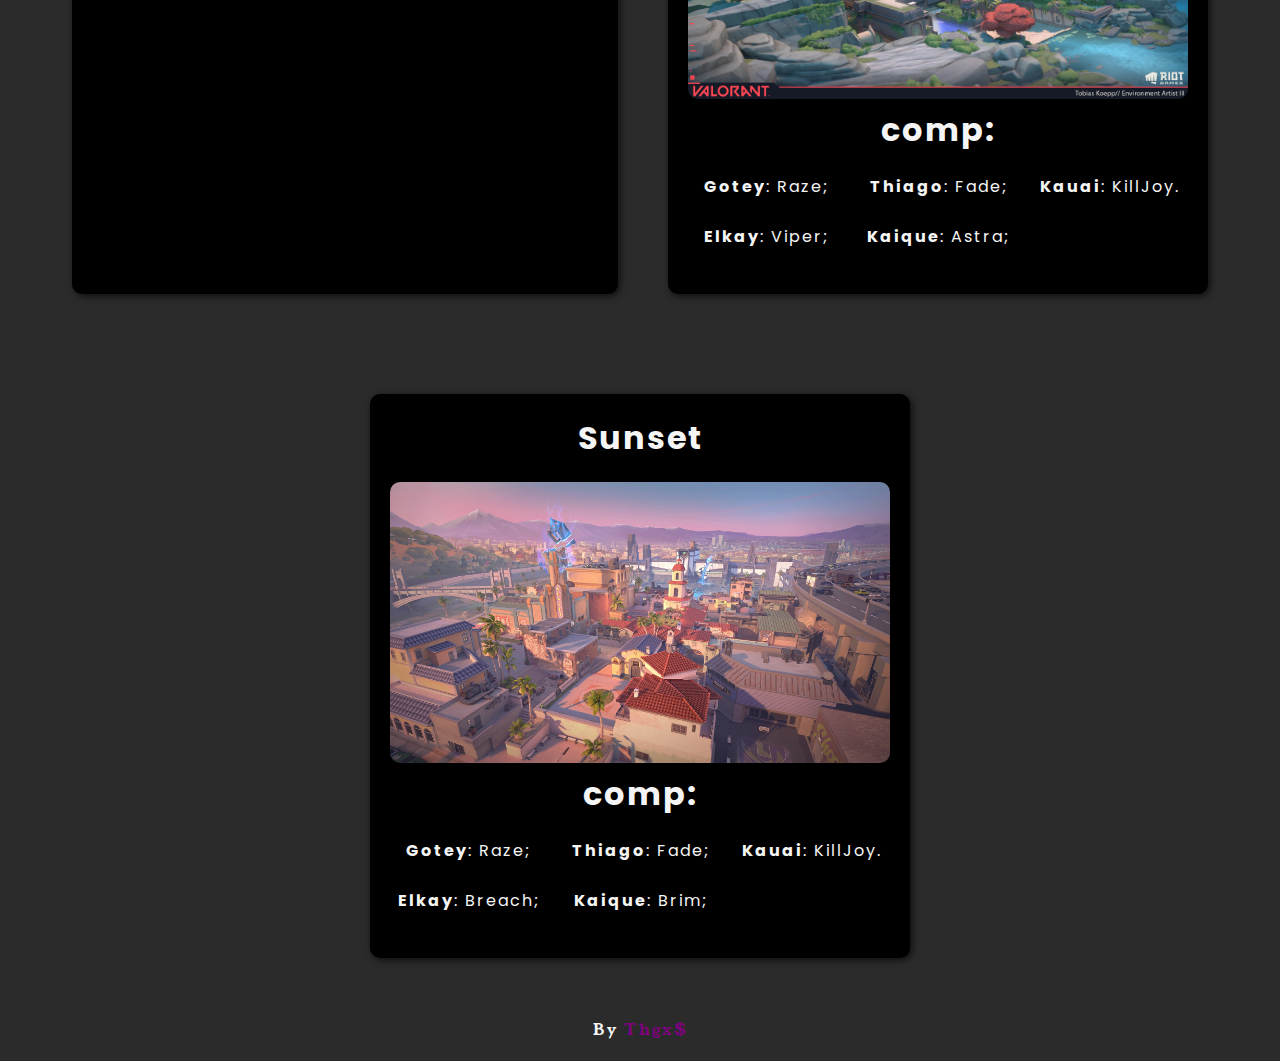
==== commit 10fe0d12: "att" ====
--- a/index.html
+++ b/index.html
@@ -12,6 +12,8 @@
             <img src="./teste1/imagens/sonopelo.png">
             <h1>NoCap! e-Sports</h1>
         </div>
+
+        <a href="cs-comp/index.html">CS dos Cria</a>
     </header>
 
     <main>
